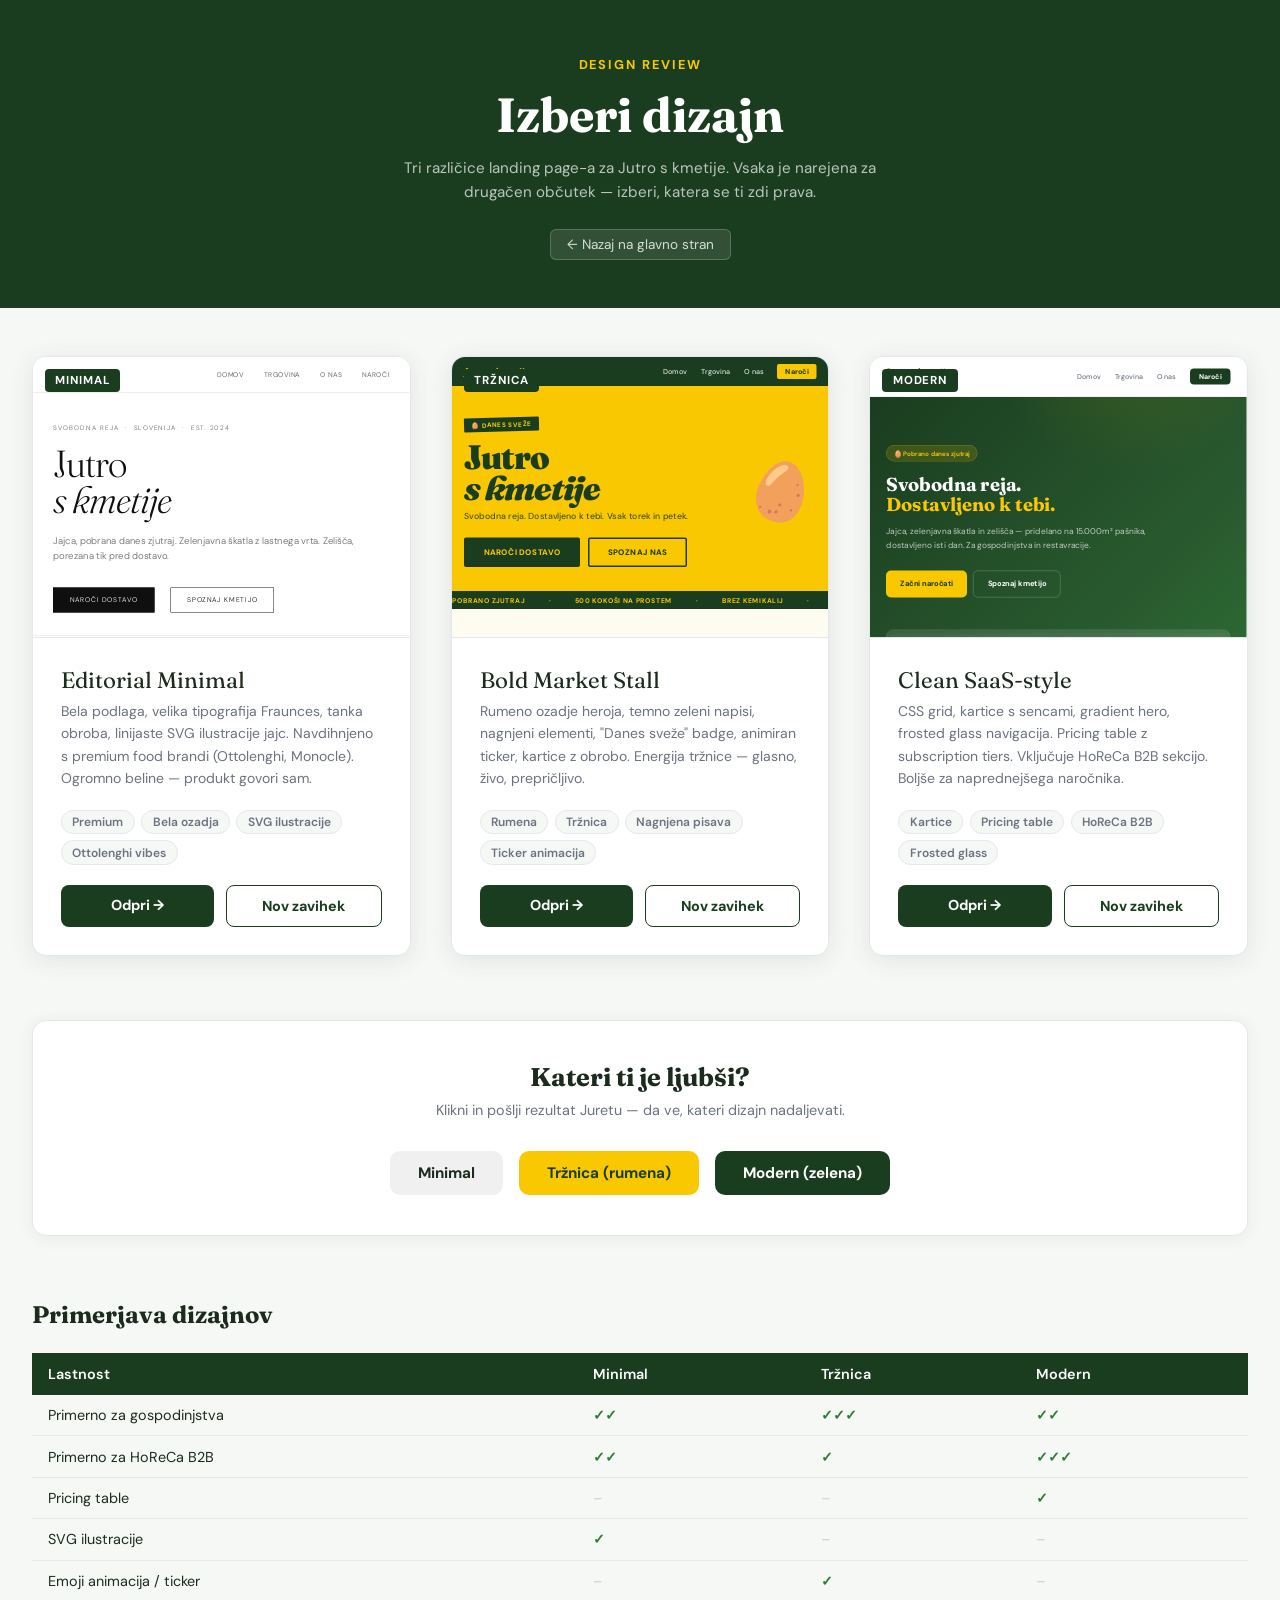
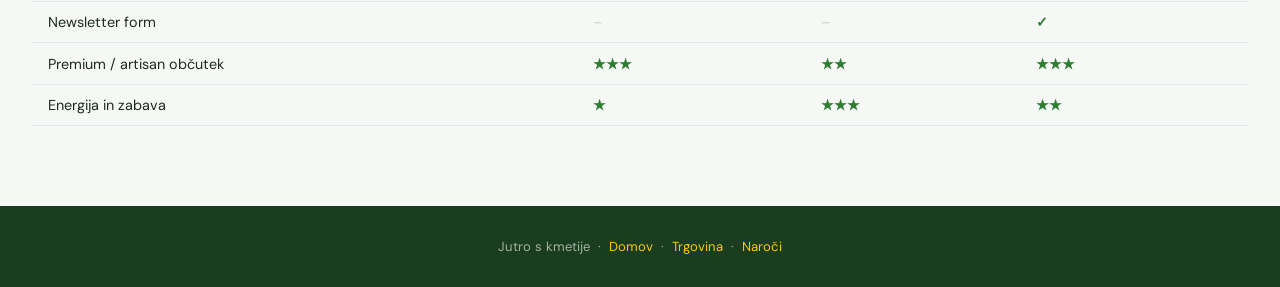
==== designs/index.html @ 3c44f7a1 "init: Jutro s kmetije website — landing, shop, about, preorder, 3 UX variants Mobile-first static si" ====
<!DOCTYPE html>
<html lang="sl">
<head>
  <meta charset="UTF-8">
  <meta name="viewport" content="width=device-width, initial-scale=1.0">
  <title>Design Comparison — Jutro s kmetije</title>
  <meta name="description" content="Pick your favourite design for Jutro s kmetije.">
  <link rel="preconnect" href="https://fonts.googleapis.com">
  <link rel="preconnect" href="https://fonts.gstatic.com" crossorigin>
  <link href="https://fonts.googleapis.com/css2?family=Fraunces:opsz,wght@9..144,700&family=DM+Sans:wght@400;500;700&display=swap" rel="stylesheet">
  <style>
    *, *::before, *::after { box-sizing: border-box; margin: 0; padding: 0; }
    :root {
      --green-dk: #1A3D1F;
      --green: #2E7D32;
      --yellow: #F9C800;
      --white: #FFFFFF;
      --bg: #F6F8F6;
      --border: #E5E7EB;
      --text: #1C2B1E;
      --text-lt: #6B7280;
    }
    body { font-family: 'DM Sans', sans-serif; background: var(--bg); color: var(--text); }
    a { color: inherit; text-decoration: none; }

    /* HEADER */
    .header { background: var(--green-dk); color: var(--white); padding: 3.5rem 2rem 3rem; text-align: center; }
    .header-eyebrow { font-size: .8rem; text-transform: uppercase; letter-spacing: .15em; color: var(--yellow); font-weight: 700; margin-bottom: .75rem; }
    .header h1 { font-family: 'Fraunces', serif; font-size: clamp(1.8rem, 4vw, 3rem); margin-bottom: .75rem; }
    .header p { color: rgba(255,255,255,.7); max-width: 52ch; margin: 0 auto 1.5rem; line-height: 1.6; font-size: .95rem; }
    .back-link { display: inline-flex; align-items: center; gap: .4rem; background: rgba(255,255,255,.1); border: 1px solid rgba(255,255,255,.2); border-radius: 6px; padding: .4rem 1rem; font-size: .85rem; color: rgba(255,255,255,.8); transition: background .15s; }
    .back-link:hover { background: rgba(255,255,255,.18); }

    /* MAIN */
    .main { max-width: 1400px; margin: 0 auto; padding: 3rem 2rem 5rem; }

    /* DESIGN CARDS */
    .designs-grid { display: grid; grid-template-columns: repeat(auto-fit, minmax(340px, 1fr)); gap: 2.5rem; }
    @media (max-width: 440px) { .designs-grid { grid-template-columns: 1fr; } }

    .design-card { background: var(--white); border-radius: 14px; box-shadow: 0 4px 24px rgba(26,61,31,.1); overflow: hidden; border: 1.5px solid var(--border); transition: transform .2s, box-shadow .2s; }
    .design-card:hover { transform: translateY(-4px); box-shadow: 0 12px 40px rgba(26,61,31,.16); }

    .design-preview { position: relative; height: 280px; overflow: hidden; }
    .design-preview iframe { width: 200%; height: 200%; border: none; transform: scale(.5); transform-origin: 0 0; pointer-events: none; }
    .preview-overlay { position: absolute; inset: 0; cursor: pointer; }
    .preview-label { position: absolute; top: .75rem; left: .75rem; background: var(--green-dk); color: var(--white); font-size: .72rem; font-weight: 700; text-transform: uppercase; letter-spacing: .08em; padding: .25rem .65rem; border-radius: 4px; }

    .design-body { padding: 1.75rem; border-top: 1.5px solid var(--border); }
    .design-name { font-family: 'Fraunces', serif; font-size: 1.4rem; margin-bottom: .35rem; }
    .design-desc { font-size: .875rem; color: var(--text-lt); line-height: 1.6; margin-bottom: 1.25rem; }
    .design-tags { display: flex; flex-wrap: wrap; gap: .4rem; margin-bottom: 1.25rem; }
    .tag { background: var(--bg); border: 1px solid var(--border); border-radius: 999px; padding: .2rem .65rem; font-size: .75rem; font-weight: 600; color: var(--text-lt); }
    .design-actions { display: flex; gap: .75rem; }
    .btn-view { flex: 1; text-align: center; padding: .7rem; border-radius: 8px; font-weight: 700; font-size: .9rem; transition: all .15s; }
    .btn-primary { background: var(--green-dk); color: var(--white); }
    .btn-primary:hover { background: var(--green); }
    .btn-outline { border: 1.5px solid var(--green-dk); color: var(--green-dk); }
    .btn-outline:hover { background: var(--green-dk); color: var(--white); }

    /* VOTE SECTION */
    .vote-section { margin-top: 4rem; background: var(--white); border-radius: 14px; padding: 2.5rem; text-align: center; box-shadow: 0 2px 16px rgba(26,61,31,.07); border: 1.5px solid var(--border); }
    .vote-title { font-family: 'Fraunces', serif; font-size: 1.6rem; margin-bottom: .5rem; }
    .vote-sub { color: var(--text-lt); font-size: .9rem; margin-bottom: 2rem; }
    .vote-buttons { display: flex; gap: 1rem; justify-content: center; flex-wrap: wrap; }
    .vote-btn { padding: .75rem 1.75rem; border-radius: 10px; font-weight: 700; font-size: .95rem; cursor: pointer; border: none; font-family: 'DM Sans', sans-serif; transition: all .15s; }
    .vote-btn:hover { transform: translateY(-2px); }
    .vote-btn.v1 { background: #F0F0F0; color: var(--text); }
    .vote-btn.v1:hover { background: #E0E0E0; }
    .vote-btn.v2 { background: var(--yellow); color: var(--green-dk); }
    .vote-btn.v2:hover { background: #e6b800; }
    .vote-btn.v3 { background: var(--green-dk); color: var(--white); }
    .vote-btn.v3:hover { background: var(--green); }
    .vote-result { display: none; margin-top: 1.5rem; font-size: 1.05rem; color: var(--green); font-weight: 700; }

    /* COMPARISON TABLE */
    .compare { margin-top: 4rem; }
    .compare h2 { font-family: 'Fraunces', serif; font-size: 1.5rem; margin-bottom: 1.5rem; }
    .compare-table { width: 100%; border-collapse: collapse; font-size: .9rem; }
    .compare-table th { background: var(--green-dk); color: var(--white); padding: .75rem 1rem; text-align: left; font-weight: 600; }
    .compare-table td { padding: .7rem 1rem; border-bottom: 1px solid var(--border); }
    .compare-table tr:nth-child(even) td { background: var(--bg); }
    .compare-table .tick { color: var(--green); font-weight: 700; }
    .compare-table .cross { color: #ccc; }

    /* FOOTER */
    .footer { background: var(--green-dk); color: rgba(255,255,255,.6); padding: 2rem; text-align: center; font-size: .82rem; }
    .footer a { color: var(--yellow); }
  </style>
</head>
<body>

<!-- HEADER -->
<header class="header">
  <div class="header-eyebrow">Design Review</div>
  <h1>Izberi dizajn</h1>
  <p>Tri različice landing page-a za Jutro s kmetije. Vsaka je narejena za drugačen občutek — izberi, katera se ti zdi prava.</p>
  <a href="../index.html" class="back-link">← Nazaj na glavno stran</a>
</header>

<!-- MAIN -->
<main class="main">

  <!-- DESIGNS GRID -->
  <div class="designs-grid">

    <!-- Minimal -->
    <div class="design-card">
      <div class="design-preview">
        <iframe src="minimal.html" loading="lazy" title="Minimal design preview"></iframe>
        <a href="minimal.html" class="preview-overlay" title="Odpri Minimal v polni velikosti"></a>
        <span class="preview-label">Minimal</span>
      </div>
      <div class="design-body">
        <div class="design-name">Editorial Minimal</div>
        <p class="design-desc">Bela podlaga, velika tipografija Fraunces, tanka obroba, linijaste SVG ilustracije jajc. Navdihnjeno s premium food brandi (Ottolenghi, Monocle). Ogromno beline — produkt govori sam.</p>
        <div class="design-tags">
          <span class="tag">Premium</span>
          <span class="tag">Bela ozadja</span>
          <span class="tag">SVG ilustracije</span>
          <span class="tag">Ottolenghi vibes</span>
        </div>
        <div class="design-actions">
          <a href="minimal.html" class="btn-view btn-primary">Odpri →</a>
          <a href="minimal.html" target="_blank" class="btn-view btn-outline">Nov zavihek</a>
        </div>
      </div>
    </div>

    <!-- Market -->
    <div class="design-card">
      <div class="design-preview">
        <iframe src="market.html" loading="lazy" title="Market design preview"></iframe>
        <a href="market.html" class="preview-overlay" title="Odpri Market v polni velikosti"></a>
        <span class="preview-label">Tržnica</span>
      </div>
      <div class="design-body">
        <div class="design-name">Bold Market Stall</div>
        <p class="design-desc">Rumeno ozadje heroja, temno zeleni napisi, nagnjeni elementi, "Danes sveže" badge, animiran ticker, kartice z obrobo. Energija tržnice — glasno, živo, prepričljivo.</p>
        <div class="design-tags">
          <span class="tag">Rumena</span>
          <span class="tag">Tržnica</span>
          <span class="tag">Nagnjena pisava</span>
          <span class="tag">Ticker animacija</span>
        </div>
        <div class="design-actions">
          <a href="market.html" class="btn-view btn-primary">Odpri →</a>
          <a href="market.html" target="_blank" class="btn-view btn-outline">Nov zavihek</a>
        </div>
      </div>
    </div>

    <!-- Modern -->
    <div class="design-card">
      <div class="design-preview">
        <iframe src="modern.html" loading="lazy" title="Modern design preview"></iframe>
        <a href="modern.html" class="preview-overlay" title="Odpri Modern v polni velikosti"></a>
        <span class="preview-label">Modern</span>
      </div>
      <div class="design-body">
        <div class="design-name">Clean SaaS-style</div>
        <p class="design-desc">CSS grid, kartice s sencami, gradient hero, frosted glass navigacija. Pricing table z subscription tiers. Vključuje HoReCa B2B sekcijo. Boljše za naprednejšega naročnika.</p>
        <div class="design-tags">
          <span class="tag">Kartice</span>
          <span class="tag">Pricing table</span>
          <span class="tag">HoReCa B2B</span>
          <span class="tag">Frosted glass</span>
        </div>
        <div class="design-actions">
          <a href="modern.html" class="btn-view btn-primary">Odpri →</a>
          <a href="modern.html" target="_blank" class="btn-view btn-outline">Nov zavihek</a>
        </div>
      </div>
    </div>

  </div>

  <!-- VOTE -->
  <div class="vote-section">
    <h2 class="vote-title">Kateri ti je ljubši?</h2>
    <p class="vote-sub">Klikni in pošlji rezultat Juretu — da ve, kateri dizajn nadaljevati.</p>
    <div class="vote-buttons">
      <button class="vote-btn v1" onclick="vote('Minimal — Editorial')">Minimal</button>
      <button class="vote-btn v2" onclick="vote('Tržnica — Bold Market')">Tržnica (rumena)</button>
      <button class="vote-btn v3" onclick="vote('Modern — SaaS style')">Modern (zelena)</button>
    </div>
    <div class="vote-result" id="vote-result"></div>
  </div>

  <!-- COMPARISON TABLE -->
  <div class="compare">
    <h2>Primerjava dizajnov</h2>
    <table class="compare-table">
      <thead>
        <tr>
          <th>Lastnost</th>
          <th>Minimal</th>
          <th>Tržnica</th>
          <th>Modern</th>
        </tr>
      </thead>
      <tbody>
        <tr>
          <td>Primerno za gospodinjstva</td>
          <td class="tick">✓✓</td>
          <td class="tick">✓✓✓</td>
          <td class="tick">✓✓</td>
        </tr>
        <tr>
          <td>Primerno za HoReCa B2B</td>
          <td class="tick">✓✓</td>
          <td class="tick">✓</td>
          <td class="tick">✓✓✓</td>
        </tr>
        <tr>
          <td>Pricing table</td>
          <td class="cross">–</td>
          <td class="cross">–</td>
          <td class="tick">✓</td>
        </tr>
        <tr>
          <td>SVG ilustracije</td>
          <td class="tick">✓</td>
          <td class="cross">–</td>
          <td class="cross">–</td>
        </tr>
        <tr>
          <td>Emoji animacija / ticker</td>
          <td class="cross">–</td>
          <td class="tick">✓</td>
          <td class="cross">–</td>
        </tr>
        <tr>
          <td>Newsletter form</td>
          <td class="cross">–</td>
          <td class="cross">–</td>
          <td class="tick">✓</td>
        </tr>
        <tr>
          <td>Premium / artisan občutek</td>
          <td class="tick">★★★</td>
          <td class="tick">★★</td>
          <td class="tick">★★★</td>
        </tr>
        <tr>
          <td>Energija in zabava</td>
          <td class="tick">★</td>
          <td class="tick">★★★</td>
          <td class="tick">★★</td>
        </tr>
      </tbody>
    </table>
  </div>

</main>

<!-- FOOTER -->
<footer class="footer">
  <p>Jutro s kmetije &nbsp;·&nbsp; <a href="../index.html">Domov</a> &nbsp;·&nbsp; <a href="../shop.html">Trgovina</a> &nbsp;·&nbsp; <a href="../preorder.html">Naroči</a></p>
</footer>

<script>
function vote(design) {
  const el = document.getElementById('vote-result');
  el.style.display = 'block';
  el.textContent = `Izbral si: "${design}" — hvala! Pošlji ta rezultat Juretu. 🥚`;
  // In production: could POST to Formspree or send via mailto
  const subject = encodeURIComponent('Moj izbrani dizajn — Jutro s kmetije');
  const body = encodeURIComponent(`Pozdravljeni,\n\nIzbral/a sem dizajn: ${design}\n\nLepo pozdravljeni!`);
  el.innerHTML += ` <a href="mailto:info@jutroszkmetije.si?subject=${subject}&body=${body}" style="color:var(--green);text-decoration:underline;font-size:.9rem;">Pošlji po e-pošti →</a>`;
}
</script>
</body>
</html>
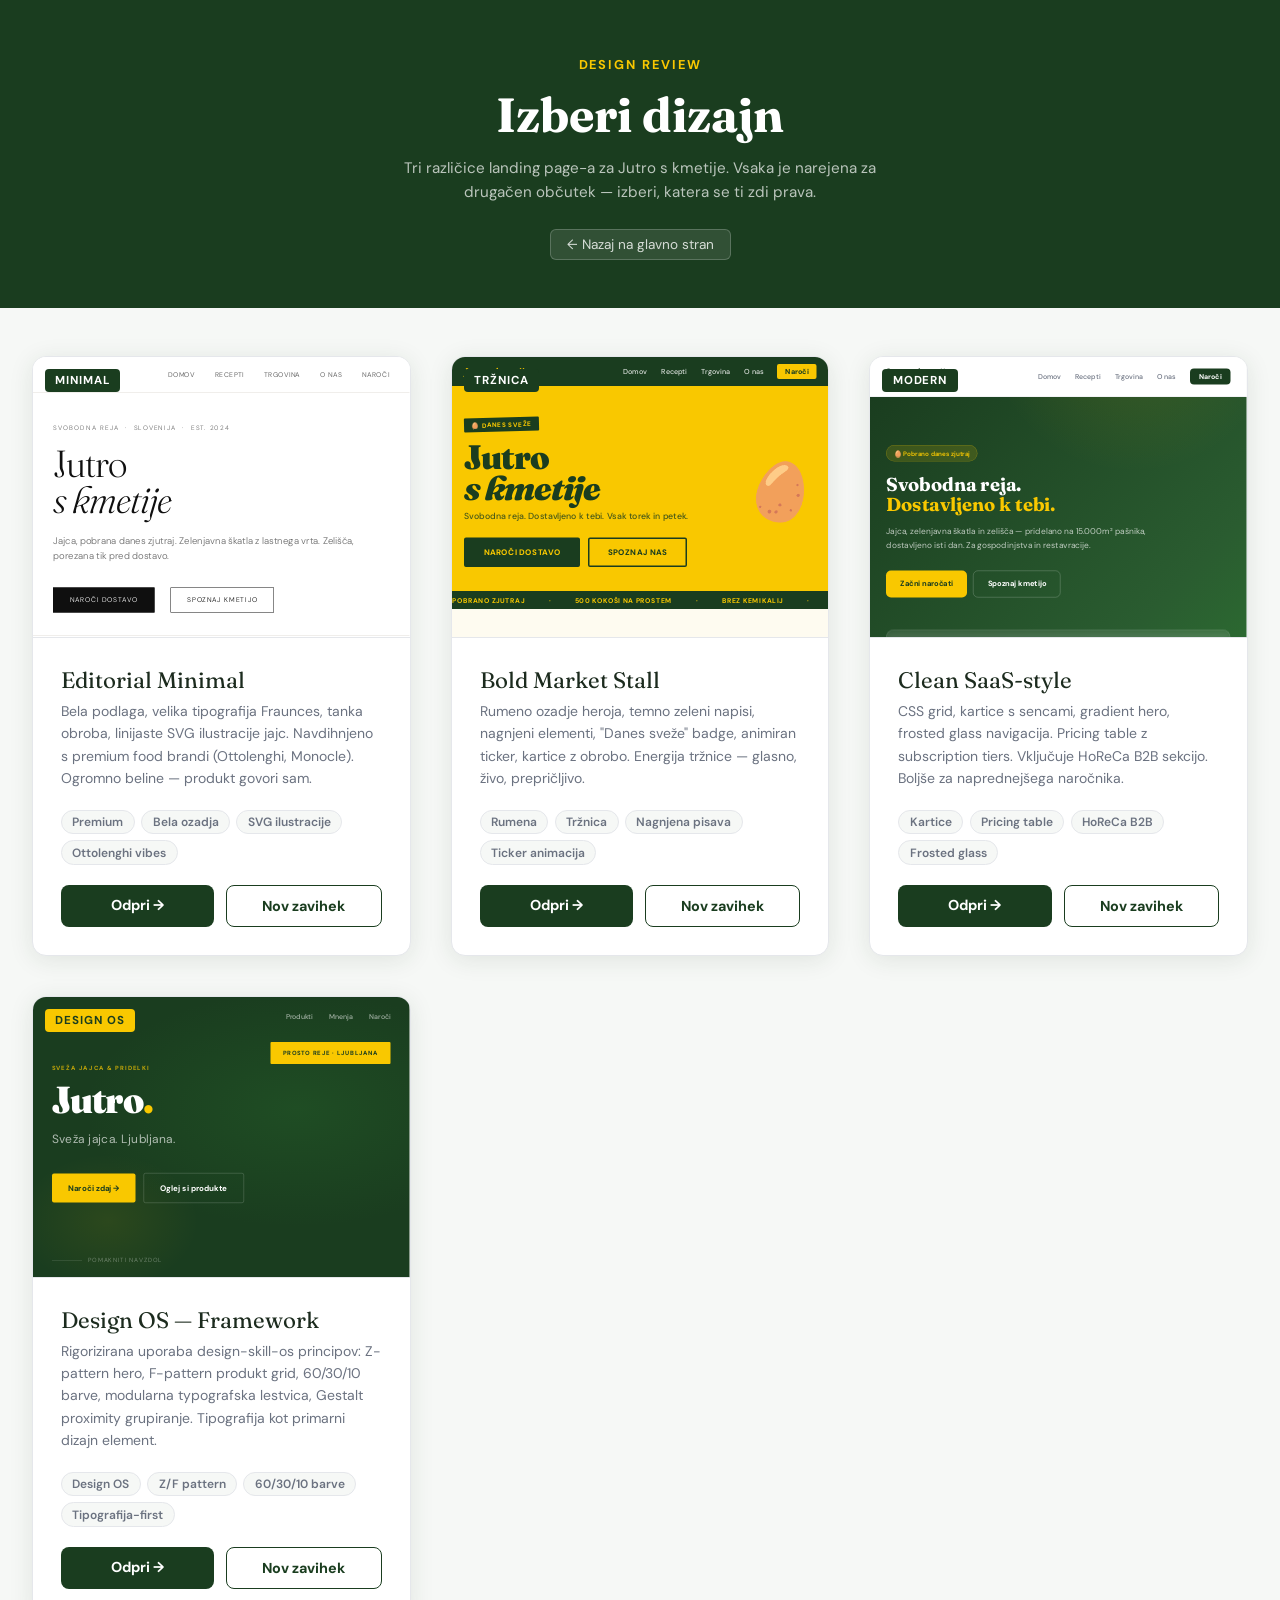
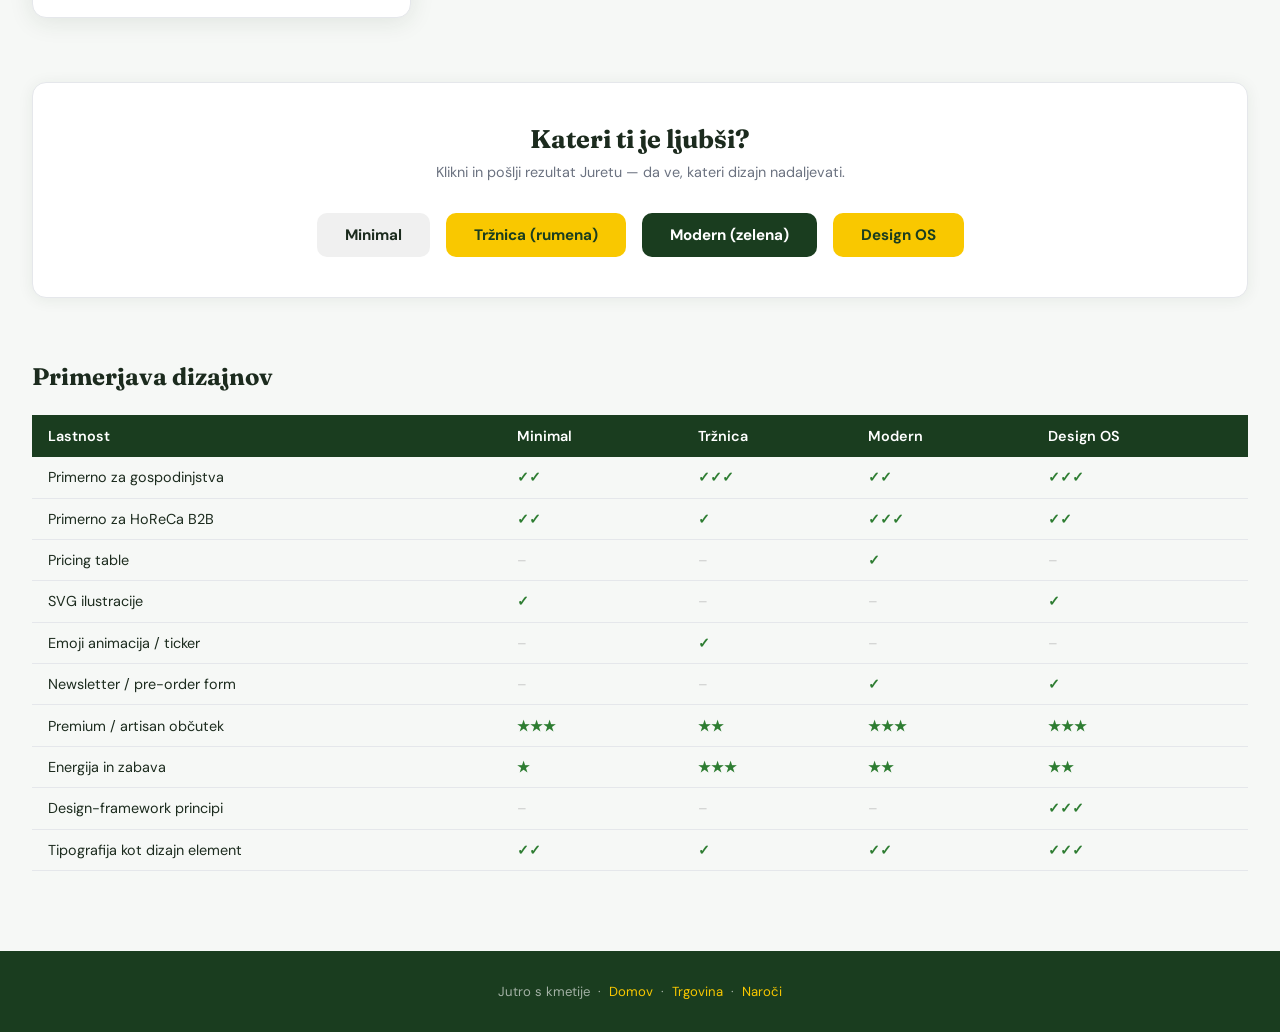
==== commit af4bc822: "feat(design): design-os variant — applied design-skill-os framework principles Z-pattern hero, F-pat" ====
--- a/designs/index.html
+++ b/designs/index.html
@@ -173,6 +173,29 @@
       </div>
     </div>
 
+    <!-- Design OS -->
+    <div class="design-card">
+      <div class="design-preview">
+        <iframe src="design-os.html" loading="lazy" title="Design OS preview"></iframe>
+        <a href="design-os.html" class="preview-overlay" title="Odpri Design OS v polni velikosti"></a>
+        <span class="preview-label" style="background: var(--yellow); color: var(--green-dk);">Design OS</span>
+      </div>
+      <div class="design-body">
+        <div class="design-name">Design OS — Framework</div>
+        <p class="design-desc">Rigorizirana uporaba design-skill-os principov: Z-pattern hero, F-pattern produkt grid, 60/30/10 barve, modularna typografska lestvica, Gestalt proximity grupiranje. Tipografija kot primarni dizajn element.</p>
+        <div class="design-tags">
+          <span class="tag">Design OS</span>
+          <span class="tag">Z/F pattern</span>
+          <span class="tag">60/30/10 barve</span>
+          <span class="tag">Tipografija-first</span>
+        </div>
+        <div class="design-actions">
+          <a href="design-os.html" class="btn-view btn-primary">Odpri →</a>
+          <a href="design-os.html" target="_blank" class="btn-view btn-outline">Nov zavihek</a>
+        </div>
+      </div>
+    </div>
+
   </div>
 
   <!-- VOTE -->
@@ -183,6 +206,7 @@
       <button class="vote-btn v1" onclick="vote('Minimal — Editorial')">Minimal</button>
       <button class="vote-btn v2" onclick="vote('Tržnica — Bold Market')">Tržnica (rumena)</button>
       <button class="vote-btn v3" onclick="vote('Modern — SaaS style')">Modern (zelena)</button>
+      <button class="vote-btn" style="background:var(--yellow);color:var(--green-dk);" onclick="vote('Design OS — Framework')">Design OS</button>
     </div>
     <div class="vote-result" id="vote-result"></div>
   </div>
@@ -197,6 +221,7 @@
           <th>Minimal</th>
           <th>Tržnica</th>
           <th>Modern</th>
+          <th>Design OS</th>
         </tr>
       </thead>
       <tbody>
@@ -205,35 +230,41 @@
           <td class="tick">✓✓</td>
           <td class="tick">✓✓✓</td>
           <td class="tick">✓✓</td>
+          <td class="tick">✓✓✓</td>
         </tr>
         <tr>
           <td>Primerno za HoReCa B2B</td>
           <td class="tick">✓✓</td>
           <td class="tick">✓</td>
           <td class="tick">✓✓✓</td>
+          <td class="tick">✓✓</td>
         </tr>
         <tr>
           <td>Pricing table</td>
           <td class="cross">–</td>
           <td class="cross">–</td>
           <td class="tick">✓</td>
+          <td class="cross">–</td>
         </tr>
         <tr>
           <td>SVG ilustracije</td>
           <td class="tick">✓</td>
           <td class="cross">–</td>
           <td class="cross">–</td>
+          <td class="tick">✓</td>
         </tr>
         <tr>
           <td>Emoji animacija / ticker</td>
           <td class="cross">–</td>
           <td class="tick">✓</td>
           <td class="cross">–</td>
-        </tr>
-        <tr>
-          <td>Newsletter form</td>
-          <td class="cross">–</td>
-          <td class="cross">–</td>
+          <td class="cross">–</td>
+        </tr>
+        <tr>
+          <td>Newsletter / pre-order form</td>
+          <td class="cross">–</td>
+          <td class="cross">–</td>
+          <td class="tick">✓</td>
           <td class="tick">✓</td>
         </tr>
         <tr>
@@ -241,12 +272,28 @@
           <td class="tick">★★★</td>
           <td class="tick">★★</td>
           <td class="tick">★★★</td>
+          <td class="tick">★★★</td>
         </tr>
         <tr>
           <td>Energija in zabava</td>
           <td class="tick">★</td>
           <td class="tick">★★★</td>
           <td class="tick">★★</td>
+          <td class="tick">★★</td>
+        </tr>
+        <tr>
+          <td>Design-framework principi</td>
+          <td class="cross">–</td>
+          <td class="cross">–</td>
+          <td class="cross">–</td>
+          <td class="tick">✓✓✓</td>
+        </tr>
+        <tr>
+          <td>Tipografija kot dizajn element</td>
+          <td class="tick">✓✓</td>
+          <td class="tick">✓</td>
+          <td class="tick">✓✓</td>
+          <td class="tick">✓✓✓</td>
         </tr>
       </tbody>
     </table>
